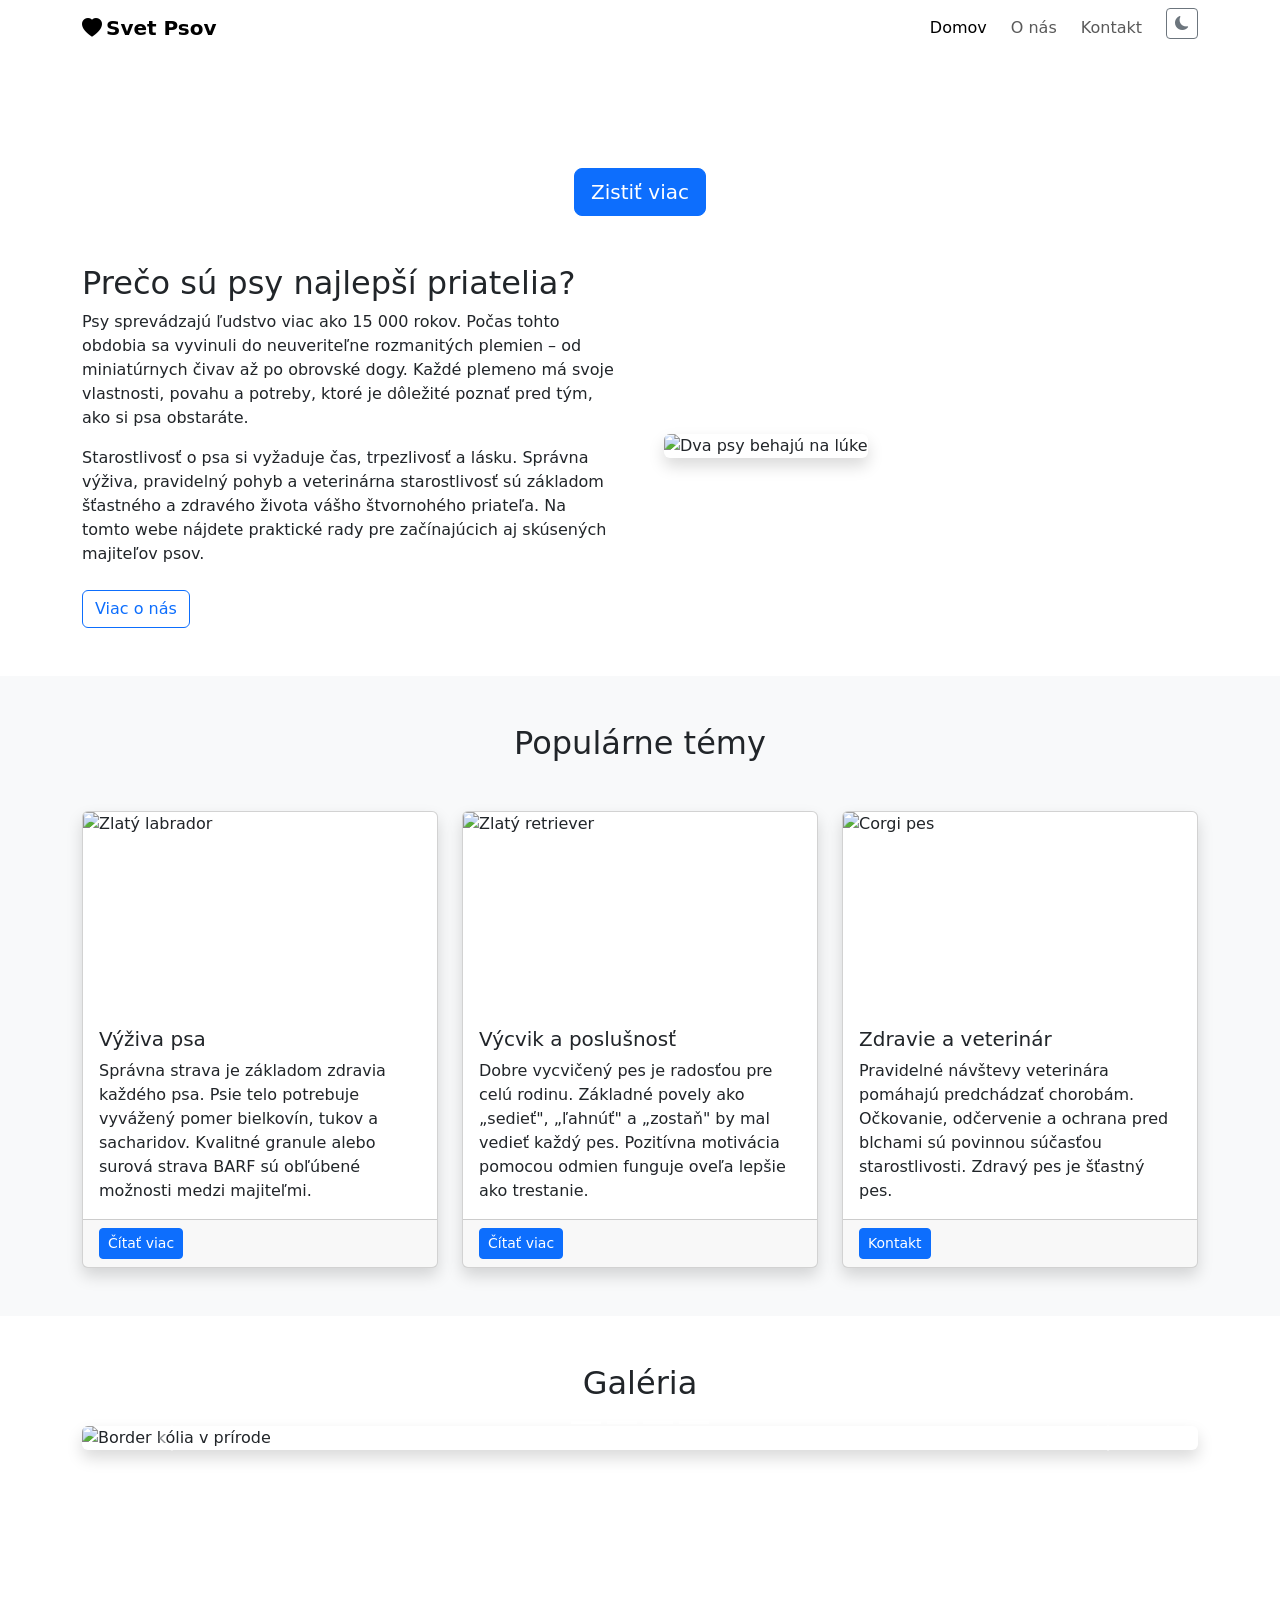
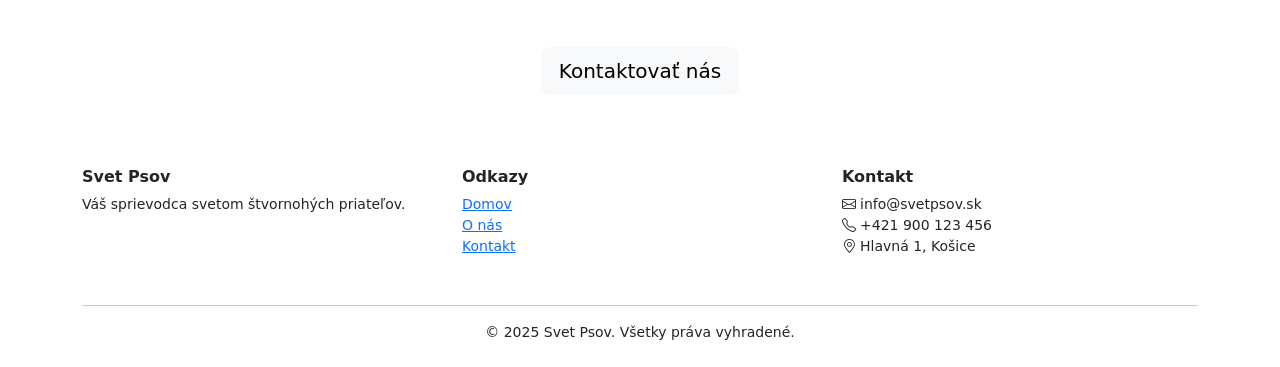
==== index.html @ d29b7dca "Create index.html" ====
<!DOCTYPE html>
<html lang="sk">
<head>
  <meta charset="UTF-8" />
  <meta name="viewport" content="width=device-width, initial-scale=1.0" />
  <meta name="description" content="Svet psov – všetko o starostlivosti, plemenách a výcviku" />
  <title>Svet Psov</title>

  <!-- Bootstrap 5 CSS -->
  <link href="https://cdn.jsdelivr.net/npm/bootstrap@5.3.3/dist/css/bootstrap.min.css" rel="stylesheet" />
  <!-- Bootstrap Icons -->
  <link href="https://cdn.jsdelivr.net/npm/bootstrap-icons@1.11.3/font/bootstrap-icons.min.css" rel="stylesheet" />
  <!-- Google Fonts: Playfair Display + Lato -->
  <link href="https://fonts.googleapis.com/css2?family=Playfair+Display:wght@700&family=Lato:wght@400;700&display=swap" rel="stylesheet" />
  <!-- Vlastný CSS -->
  <link rel="stylesheet" href="assets/css/style.css" />
</head>
<body>

  <!-- ===== NAVBAR ===== -->
  <!-- Bootstrap responzívna navigácia s hamburger menu na mobile -->
  <nav class="navbar navbar-expand-lg sticky-top" id="hlavna-nav">
    <div class="container">
      <!-- Logo / názov webu -->
      <a class="navbar-brand fw-bold" href="index.html">
        <i class="bi bi-heart-fill me-1"></i>Svet Psov
      </a>

      <!-- Hamburger tlačidlo (viditeľné len na mobile) -->
      <button class="navbar-toggler" type="button"
              data-bs-toggle="collapse" data-bs-target="#navMenu">
        <span class="navbar-toggler-icon"></span>
      </button>

      <!-- Navigačné odkazy -->
      <div class="collapse navbar-collapse" id="navMenu">
        <ul class="navbar-nav ms-auto gap-2">
          <li class="nav-item"><a class="nav-link active" href="index.html">Domov</a></li>
          <li class="nav-item"><a class="nav-link" href="o-nas.html">O nás</a></li>
          <li class="nav-item"><a class="nav-link" href="kontakt.html">Kontakt</a></li>
          <!-- Tlačidlo pre tmavý režim -->
          <li class="nav-item">
            <button class="btn btn-outline-secondary btn-sm ms-2" id="dark-mode-btn">
              <i class="bi bi-moon-fill"></i>
            </button>
          </li>
        </ul>
      </div>
    </div>
  </nav>
  <!-- ===== KONIEC NAVBAR ===== -->


  <main>

    <!-- ===== HERO SEKCIA ===== -->
    <!-- Veľká úvodná sekcia s obrázkom na pozadí -->
    <section class="hero-section d-flex align-items-center">
      <div class="hero-overlay"></div>
      <div class="container position-relative text-white text-center">
        <h1 class="hero-nadpis">Vitajte vo svete psov</h1>
        <p class="hero-podnadpis">Váš spoľahlivý sprievodca starostlivosťou, výcvikom a životom so psím priateľom</p>
        <a href="#o-teme" class="btn btn-primary btn-lg mt-3">Zistiť viac</a>
      </div>
    </section>
    <!-- ===== KONIEC HERO ===== -->


    <!-- ===== SEKCIA: O TÉME ===== -->
    <section class="py-5" id="o-teme">
      <div class="container">
        <div class="row align-items-center g-5">

          <!-- Text – ľavá strana -->
          <div class="col-md-6">
            <h2 class="sekcia-nadpis">Prečo sú psy najlepší priatelia?</h2>
            <p>
              Psy sprevádzajú ľudstvo viac ako 15 000 rokov. Počas tohto obdobia sa vyvinuli
              do neuveriteľne rozmanitých plemien – od miniatúrnych čivav až po obrovské
              dogy. Každé plemeno má svoje vlastnosti, povahu a potreby, ktoré je dôležité
              poznať pred tým, ako si psa obstaráte.
            </p>
            <p>
              Starostlivosť o psa si vyžaduje čas, trpezlivosť a lásku. Správna výživa,
              pravidelný pohyb a veterinárna starostlivosť sú základom šťastného a zdravého
              života vášho štvornohého priateľa. Na tomto webe nájdete praktické rady
              pre začínajúcich aj skúsených majiteľov psov.
            </p>
            <a href="o-nas.html" class="btn btn-outline-primary mt-2">Viac o nás</a>
          </div>

          <!-- Obrázok – pravá strana -->
          <div class="col-md-6">
            <img
              src="https://images.unsplash.com/photo-1548199973-03cce0bbc87b?w=700&q=80"
              alt="Dva psy behajú na lúke"
              class="img-fluid rounded shadow"
            />
          </div>

        </div>
      </div>
    </section>
    <!-- ===== KONIEC O TÉME ===== -->


    <!-- ===== SEKCIA: KARTY ===== -->
    <section class="py-5 bg-light" id="karty">
      <div class="container">
        <h2 class="text-center sekcia-nadpis mb-5">Populárne témy</h2>

        <!-- Bootstrap Grid: 1 stĺpec na mobile, 2 na tablete, 3 na deskope -->
        <div class="row g-4">

          <!-- Karta 1 -->
          <div class="col-12 col-md-6 col-lg-4">
            <div class="card h-100 shadow karta-hover">
              <!-- ratio-16x9 = pomer strán obrázka -->
              <div class="ratio ratio-16x9">
                <img
                  src="https://images.unsplash.com/photo-1587300003388-59208cc962cb?w=600&q=80"
                  alt="Zlatý labrador"
                  class="card-img-top object-fit-cover"
                />
              </div>
              <div class="card-body">
                <h5 class="card-title">Výživa psa</h5>
                <p class="card-text">
                  Správna strava je základom zdravia každého psa. Psie telo potrebuje
                  vyvážený pomer bielkovín, tukov a sacharidov. Kvalitné granule alebo
                  surová strava BARF sú obľúbené možnosti medzi majiteľmi.
                </p>
              </div>
              <!-- Tlačidlo otvára Bootstrap Modal -->
              <div class="card-footer">
                <button class="btn btn-primary btn-sm" data-bs-toggle="modal" data-bs-target="#modalVyziva">
                  Čítať viac
                </button>
              </div>
            </div>
          </div>

          <!-- Karta 2 -->
          <div class="col-12 col-md-6 col-lg-4">
            <div class="card h-100 shadow karta-hover">
              <div class="ratio ratio-16x9">
                <img
                  src="assets/images/photo2.png"
                  alt="Zlatý retriever"
                  class="card-img-top object-fit-cover"
                />
              </div>
              <div class="card-body">
                <h5 class="card-title">Výcvik a poslušnosť</h5>
                <p class="card-text">
                  Dobre vycvičený pes je radosťou pre celú rodinu. Základné povely ako
                  „sedieť", „ľahnúť" a „zostaň" by mal vedieť každý pes. Pozitívna
                  motivácia pomocou odmien funguje oveľa lepšie ako trestanie.
                </p>
              </div>
              <div class="card-footer">
                <a href="o-nas.html" class="btn btn-primary btn-sm">Čítať viac</a>
              </div>
            </div>
          </div>

          <!-- Karta 3 -->
          <div class="col-12 col-md-6 col-lg-4">
            <div class="card h-100 shadow karta-hover">
              <div class="ratio ratio-16x9">
                <img
                  src="https://images.unsplash.com/photo-1583337130417-3346a1be7dee?w=600&q=80"
                  alt="Corgi pes"
                  class="card-img-top object-fit-cover"
                />
              </div>
              <div class="card-body">
                <h5 class="card-title">Zdravie a veterinár</h5>
                <p class="card-text">
                  Pravidelné návštevy veterinára pomáhajú predchádzať chorobám.
                  Očkovanie, odčervenie a ochrana pred blchami sú povinnou súčasťou
                  starostlivosti. Zdravý pes je šťastný pes.
                </p>
              </div>
              <div class="card-footer">
                <a href="kontakt.html" class="btn btn-primary btn-sm">Kontakt</a>
              </div>
            </div>
          </div>

        </div>
      </div>
    </section>
    <!-- ===== KONIEC KARTY ===== -->


    <!-- ===== BOOTSTRAP MODAL – Výživa ===== -->
    <!-- Otvára sa po kliknutí na "Čítať viac" na karte Výživa -->
    <div class="modal fade" id="modalVyziva" tabindex="-1">
      <div class="modal-dialog">
        <div class="modal-content">
          <div class="modal-header">
            <h5 class="modal-title">Výživa psa</h5>
            <button type="button" class="btn-close" data-bs-dismiss="modal"></button>
          </div>
          <div class="modal-body">
            <p>Psí organizmus potrebuje denne dostatok kvalitných bielkovín (mäso, ryby),
            zdravé tuky a vitamíny. Vyhýbajte sa krmivám s vysokým obsahom obilia
            a umelých prísad.</p>
            <p>Množstvo potravy závisí od hmotnosti, veku a aktivity psa. Šteňatá jedia
            3–4 krát denne, dospelé psy 1–2 krát denne.</p>
          </div>
          <div class="modal-footer">
            <button type="button" class="btn btn-secondary" data-bs-dismiss="modal">Zavrieť</button>
          </div>
        </div>
      </div>
    </div>
    <!-- ===== KONIEC MODAL ===== -->


    <!-- ===== CAROUSEL – Galéria ===== -->
    <!-- Bootstrap Carousel s 4 obrázkami -->
    <section class="py-5" id="galeria">
      <div class="container">
        <h2 class="text-center sekcia-nadpis mb-4">Galéria</h2>

        <div id="psiaGaleria" class="carousel slide" data-bs-ride="carousel">

          <!-- Indikátory (bodky dole) -->
          <div class="carousel-indicators">
            <button type="button" data-bs-target="#psiaGaleria" data-bs-slide-to="0" class="active"></button>
            <button type="button" data-bs-target="#psiaGaleria" data-bs-slide-to="1"></button>
            <button type="button" data-bs-target="#psiaGaleria" data-bs-slide-to="2"></button>
            <button type="button" data-bs-target="#psiaGaleria" data-bs-slide-to="3"></button>
          </div>

          <!-- Obrázky -->
          <div class="carousel-inner rounded shadow">
            <div class="carousel-item active">
              <img src="assets/images/photo.png"
                   alt="Border kólia v prírode" class="d-block w-100 carousel-img" />
              <div class="carousel-caption">
                <h5>Border kólia</h5>
              </div>
            </div>
            <div class="carousel-item">
              <img src="assets/images/photo3.png"
                   alt="Pudlík" class="d-block w-100 carousel-img" />
              <div class="carousel-caption">
                <h5>Pudlík</h5>
              </div>
            </div>
            <div class="carousel-item">
              <img src="https://images.unsplash.com/photo-1583337130417-3346a1be7dee?w=1000&q=80"
                   alt="Corgi pes" class="d-block w-100 carousel-img" />
              <div class="carousel-caption">
                <h5>Welsh Corgi</h5>
              </div>
            </div>
            <div class="carousel-item">
              <img src="assets/images/photo4.png"
                   alt="Pes na prechádzkе" class="d-block w-100 carousel-img" />
              <div class="carousel-caption">
                <h5>Prechádzka s psom</h5>
              </div>
            </div>
          </div>

          <!-- Šípky -->
          <button class="carousel-control-prev" type="button" data-bs-target="#psiaGaleria" data-bs-slide="prev">
            <span class="carousel-control-prev-icon"></span>
          </button>
          <button class="carousel-control-next" type="button" data-bs-target="#psiaGaleria" data-bs-slide="next">
            <span class="carousel-control-next-icon"></span>
          </button>
        </div>

      </div>
    </section>
    <!-- ===== KONIEC CAROUSEL ===== -->


    <!-- ===== CALL TO ACTION ===== -->
    <section class="cta-sekcia py-5 text-white text-center">
      <div class="container">
        <h2 class="cta-nadpis">Máte otázku o svojom psíkovi?</h2>
        <p class="lead mb-4">Napíšte nám – radi poradíme každému majiteľovi psa</p>
        <a href="kontakt.html" class="btn btn-light btn-lg">Kontaktovať nás</a>
      </div>
    </section>
    <!-- ===== KONIEC CTA ===== -->

  </main>


  <!-- ===== FOOTER ===== -->
  <footer class="footer-sekcia py-4">
    <div class="container">
      <div class="row text-center text-md-start">
        <div class="col-md-4 mb-3">
          <h6 class="fw-bold">Svet Psov</h6>
          <p class="small">Váš sprievodca svetom štvornohých priateľov.</p>
        </div>
        <div class="col-md-4 mb-3">
          <h6 class="fw-bold">Odkazy</h6>
          <ul class="list-unstyled small">
            <li><a href="index.html" class="footer-link">Domov</a></li>
            <li><a href="o-nas.html" class="footer-link">O nás</a></li>
            <li><a href="kontakt.html" class="footer-link">Kontakt</a></li>
          </ul>
        </div>
        <div class="col-md-4 mb-3">
          <h6 class="fw-bold">Kontakt</h6>
          <p class="small">
            <i class="bi bi-envelope me-1"></i>info@svetpsov.sk<br />
            <i class="bi bi-telephone me-1"></i>+421 900 123 456<br />
            <i class="bi bi-geo-alt me-1"></i>Hlavná 1, Košice
          </p>
        </div>
      </div>
      <hr />
      <p class="text-center small mb-0">&copy; 2025 Svet Psov. Všetky práva vyhradené.</p>
    </div>
  </footer>
  <!-- ===== KONIEC FOOTER ===== -->


  <!-- Bootstrap 5 JS -->
  <script src="https://cdn.jsdelivr.net/npm/bootstrap@5.3.3/dist/js/bootstrap.bundle.min.js"></script>
  <!-- Vlastný JavaScript -->
  <script src="assets/js/script.text"></script>
</body>
</html>
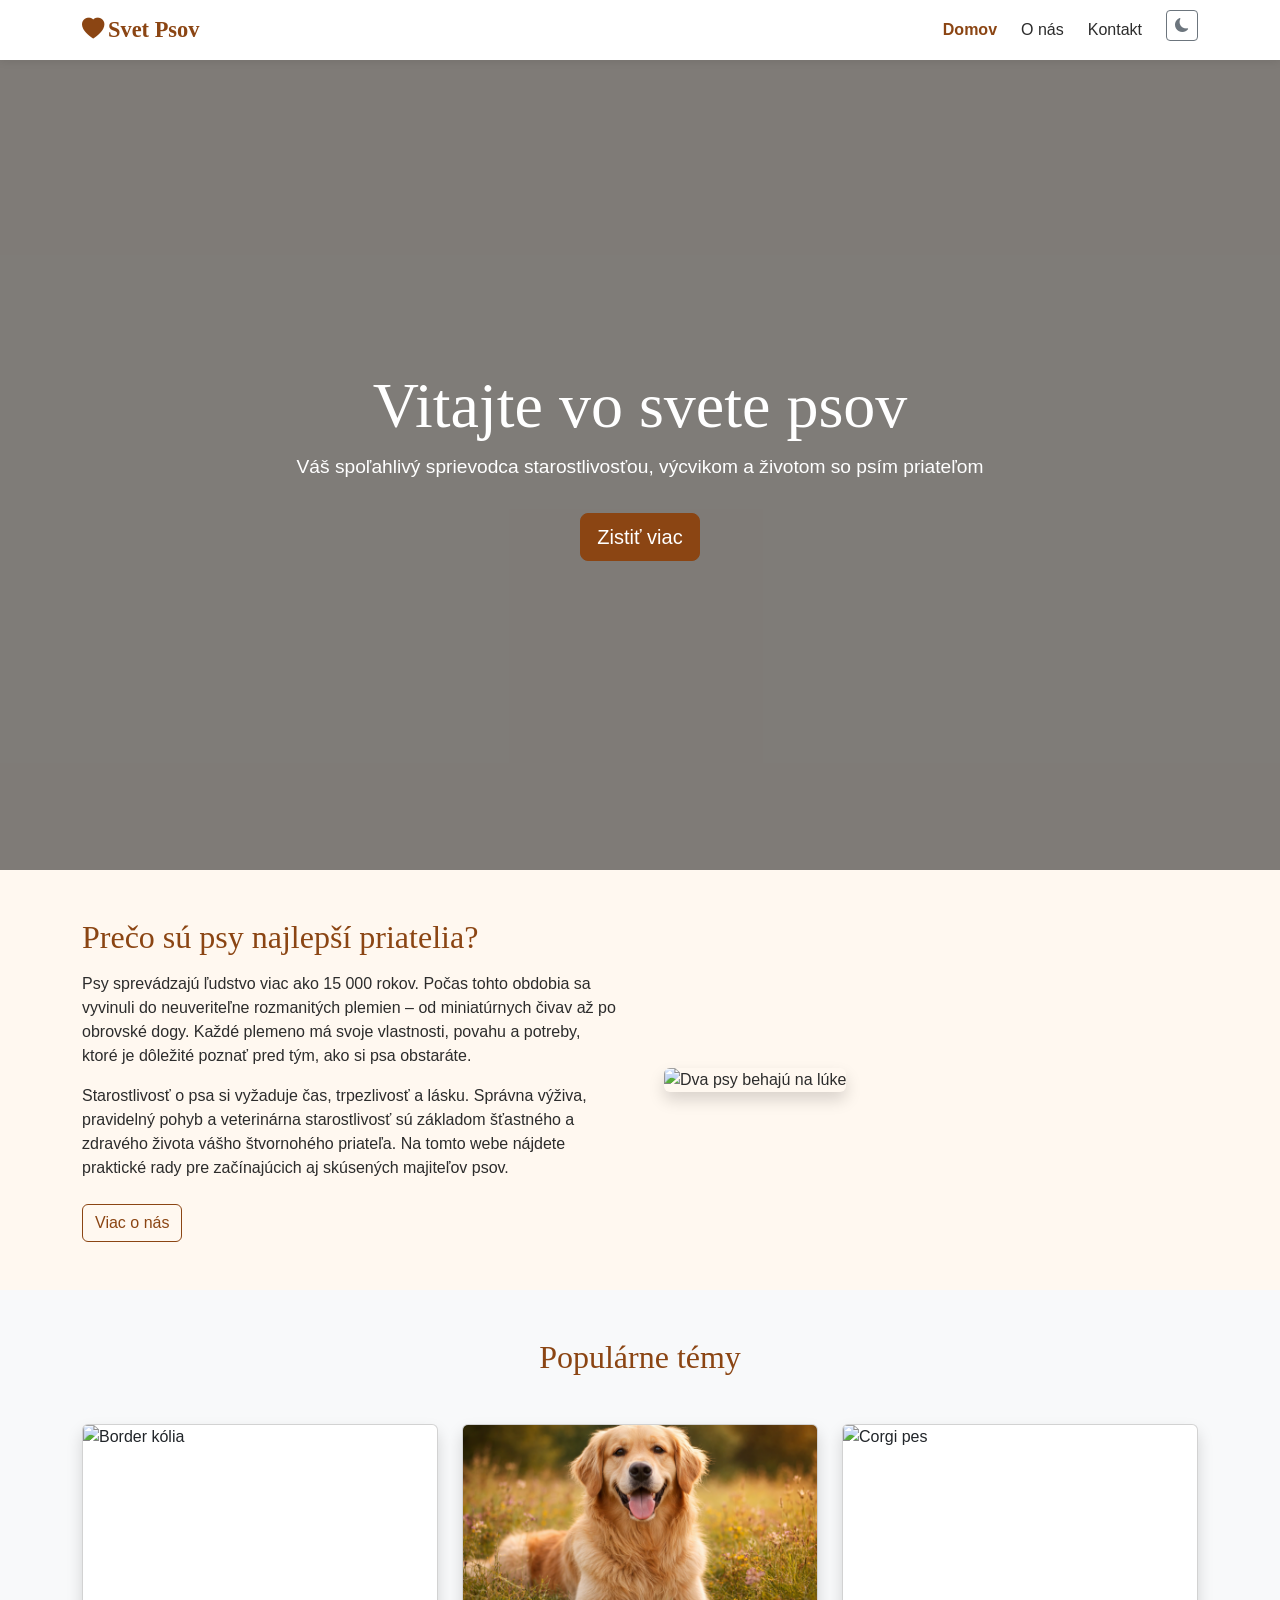
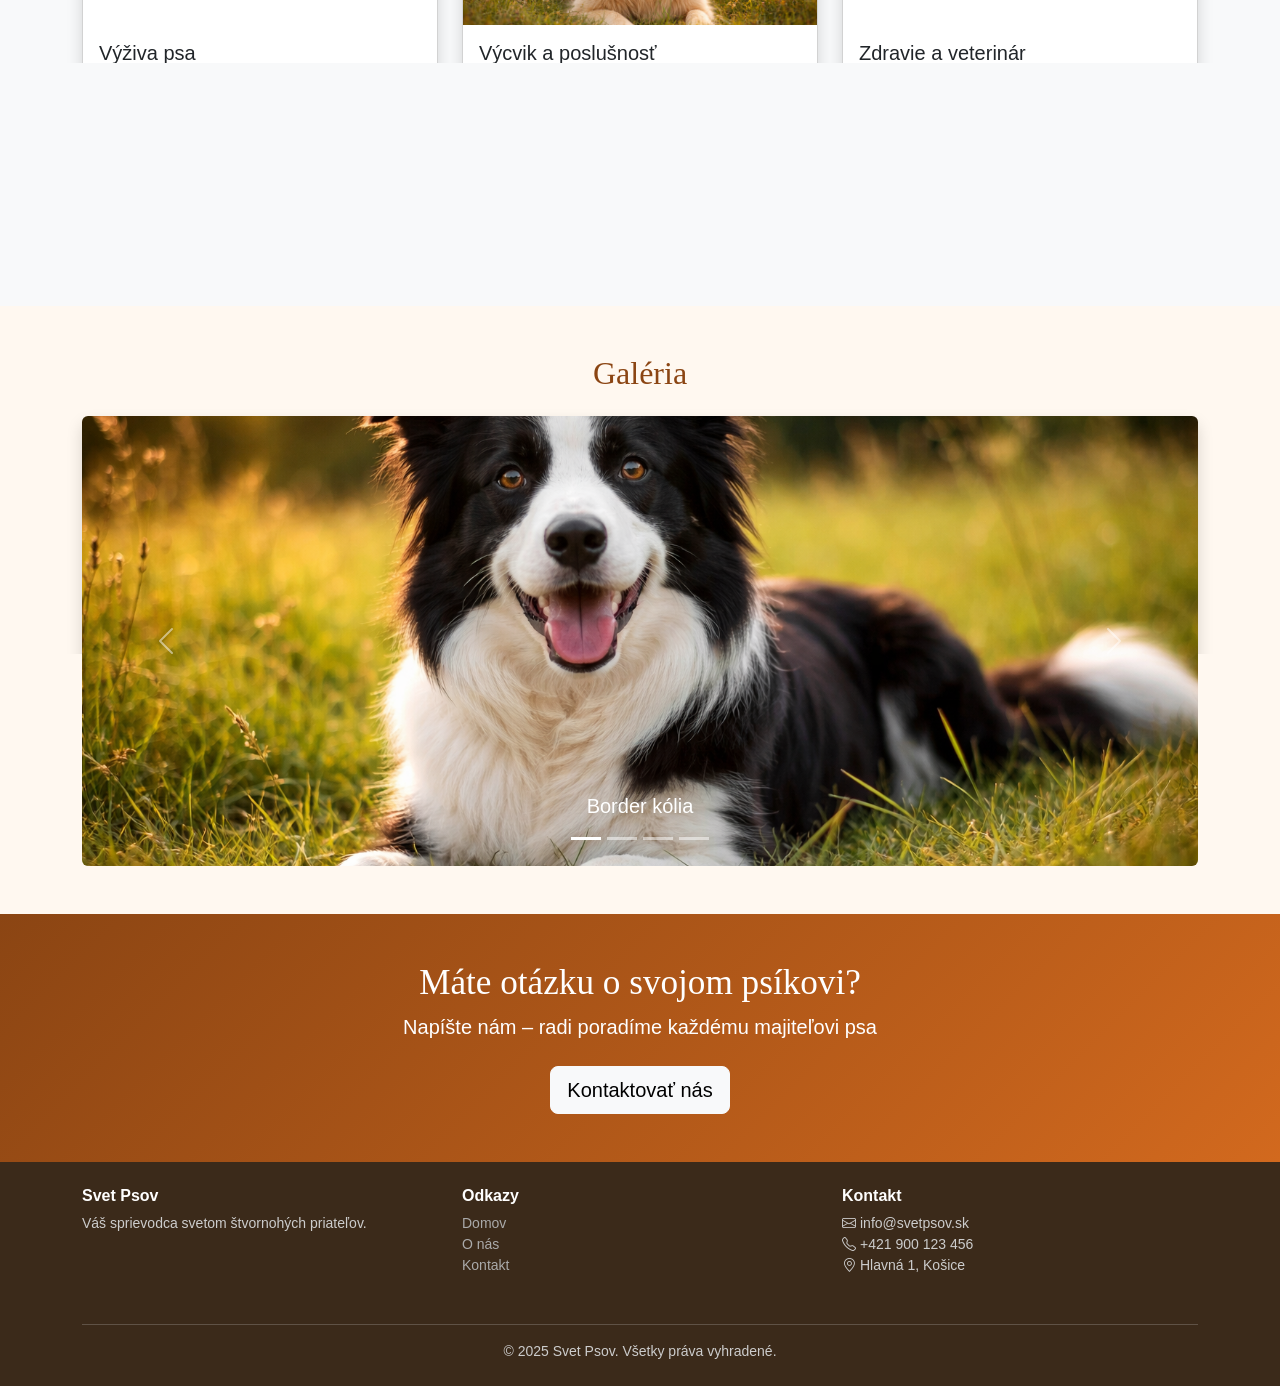
==== commit bb29cec7: "Update index.html" ====
--- a/index.html
+++ b/index.html
@@ -119,7 +119,7 @@
               <div class="ratio ratio-16x9">
                 <img
                   src="https://images.unsplash.com/photo-1587300003388-59208cc962cb?w=600&q=80"
-                  alt="Zlatý labrador"
+                  alt="Border kólia"
                   class="card-img-top object-fit-cover"
                 />
               </div>
@@ -158,8 +158,10 @@
                   motivácia pomocou odmien funguje oveľa lepšie ako trestanie.
                 </p>
               </div>
+              <!-- Tlačidlo otvára Bootstrap Modal -->
               <div class="card-footer">
-                <a href="o-nas.html" class="btn btn-primary btn-sm">Čítať viac</a>
+              <button class="btn btn-primary btn-sm" data-bs-toggle="modal" data-bs-target="#modalVycvik">Čítať viac
+              </button>
               </div>
             </div>
           </div>
@@ -182,8 +184,10 @@
                   starostlivosti. Zdravý pes je šťastný pes.
                 </p>
               </div>
+             <!-- Tlačidlo otvára Bootstrap Modal -->
               <div class="card-footer">
-                <a href="kontakt.html" class="btn btn-primary btn-sm">Kontakt</a>
+               <button class="btn btn-primary btn-sm" data-bs-toggle="modal" data-bs-target="#modalZdravie">Čítať viac
+              </button> 
               </div>
             </div>
           </div>
@@ -216,6 +220,47 @@
         </div>
       </div>
     </div>
+
+    <!-- ===== MODAL – Výcvik ===== -->
+<div class="modal fade" id="modalVycvik" tabindex="-1">
+  <div class="modal-dialog">
+    <div class="modal-content">
+      <div class="modal-header">
+        <h5 class="modal-title">Výcvik a poslušnosť</h5>
+        <button type="button" class="btn-close" data-bs-dismiss="modal"></button>
+      </div>
+      <div class="modal-body">
+        <p>Najlepšie výsledky dosiahnete krátkymi tréningami 10–15 minút denne. Psa vždy chváľte a odmeňujte za správne správanie. Trpezlivosť je základ úspechu.</p>
+      </div>
+      <div class="modal-footer">
+        <button type="button" class="btn btn-secondary" data-bs-dismiss="modal">
+          Zavrieť
+        </button>
+      </div>
+
+    </div>
+  </div>
+</div>
+
+<!-- ===== MODAL – Zdravie ===== -->
+<div class="modal fade" id="modalZdravie" tabindex="-1">
+  <div class="modal-dialog">
+    <div class="modal-content">
+      <div class="modal-header">
+        <h5 class="modal-title">Zdravie a veterinár</h5>
+        <button type="button" class="btn-close" data-bs-dismiss="modal"></button>
+      </div>
+      <div class="modal-body">
+        <p>Pes by mal absolvovať pravidelné preventívne prehliadky aspoň raz ročne. Nezabúdajte na očkovanie, odčervenie a ochranu proti kliešťom a blchám.</p>
+      </div>
+      <div class="modal-footer">
+        <button type="button" class="btn btn-secondary" data-bs-dismiss="modal">
+          Zavrieť
+        </button>
+      </div>
+    </div>
+  </div>
+</div>
     <!-- ===== KONIEC MODAL ===== -->
 
 
@@ -252,7 +297,7 @@
               </div>
             </div>
             <div class="carousel-item">
-              <img src="https://images.unsplash.com/photo-1583337130417-3346a1be7dee?w=1000&q=80"
+              <img src="assets/images/photo6.png"
                    alt="Corgi pes" class="d-block w-100 carousel-img" />
               <div class="carousel-caption">
                 <h5>Welsh Corgi</h5>
--- a/assets/css/style.css
+++ b/assets/css/style.css
@@ -0,0 +1,307 @@
+/* ===========================================
+   SVET PSOV – vlastný CSS súbor
+   =========================================== */
+
+
+/* ===== CSS PREMENNÉ (farebná schéma) =====
+   Definujeme farby na jednom mieste –
+   ak chceme zmeniť farbu, meníme len tu.
+   ========================================= */
+:root {
+  --bs-primary: #8B4513;          /* hnedá – hlavná farba */
+  --bs-primary-rgb: 139, 69, 19;
+  --farba-akcent: #D2691E;        /* tmavšia hnedá */
+  --farba-svetla: #FFF8F0;        /* teplá biela – pozadie */
+  --farba-text: #2c2c2c;          /* tmavosivá – text */
+  --farba-muted: #7a6a5a;         /* stlmená farba */
+  --farba-footer: #3b2a1a;        /* tmavohnedá pre footer */
+  --prechod: 0.3s ease;           /* štandardný čas prechodu */
+}
+
+/* Prepisujeme Bootstrap primárnu farbu */
+.btn-primary {
+  background-color: var(--bs-primary);
+  border-color: var(--bs-primary);
+}
+.btn-primary:hover {
+  background-color: var(--farba-akcent);
+  border-color: var(--farba-akcent);
+}
+.btn-outline-primary {
+  color: var(--bs-primary);
+  border-color: var(--bs-primary);
+}
+.btn-outline-primary:hover {
+  background-color: var(--bs-primary);
+  color: white;
+}
+
+
+/* ===== ZÁKLADNÉ ŠTÝLY ===== */
+body {
+  font-family: 'Lato', sans-serif;
+  background-color: var(--farba-svetla);
+  color: var(--farba-text);
+}
+
+/* Playfair Display pre nadpisy */
+h1, h2, h3, .sekcia-nadpis {
+  font-family: 'Playfair Display', serif;
+}
+
+.sekcia-nadpis {
+  color: var(--bs-primary);
+  margin-bottom: 1rem;
+}
+
+
+/* ===== NAVBAR ===== */
+#hlavna-nav {
+  background-color: white;
+  box-shadow: 0 2px 8px rgba(0,0,0,0.08);
+}
+
+#hlavna-nav .navbar-brand {
+  color: var(--bs-primary);
+  font-family: 'Playfair Display', serif;
+  font-size: 1.4rem;
+}
+
+/* Prechod (transition) na nav odkazoch */
+#hlavna-nav .nav-link {
+  color: var(--farba-text);
+  transition: color var(--prechod);
+}
+
+#hlavna-nav .nav-link:hover,
+#hlavna-nav .nav-link.active {
+  color: var(--bs-primary);
+  font-weight: 700;
+}
+
+
+/* ===== HERO SEKCIA ===== */
+.hero-section {
+  /* Obrázok na pozadí */
+  background-image: url('https://images.unsplash.com/photo-1587300003388-59208cc962cb?w=1600&q=80');
+  background-size: cover;
+  background-position: center;
+  min-height: 90vh;               /* 90% výšky obrazovky */
+  position: relative;
+}
+
+/* Tmavý prekryv cez obrázok – text bude čitateľný */
+.hero-overlay {
+  position: absolute;
+  inset: 0;                       /* skratka pre top/right/bottom/left: 0 */
+  background-color: rgba(0, 0, 0, 0.50);
+}
+
+/* Animácia pre hero nadpis – fadeInDown */
+.hero-nadpis {
+  font-family: 'Playfair Display', serif;
+  font-size: clamp(2rem, 6vw, 4rem); /* clamp = min, ideál, max veľkosť */
+  animation: fadeInDown 1s ease both;
+}
+
+/* Oneskorená animácia pre podnadpis */
+.hero-podnadpis {
+  font-size: 1.2rem;
+  animation: fadeInDown 1s ease 0.3s both; /* 0.3s oneskorenie */
+}
+
+
+/* ===== @KEYFRAMES ANIMÁCIA =====
+   Definujeme vlastnú animáciu "fadeInDown":
+   prvok príde zhora s efektom objavenia sa.
+   ========================================= */
+@keyframes fadeInDown {
+  from {
+    opacity: 0;
+    transform: translateY(-30px); /* začína 30px vyššie */
+  }
+  to {
+    opacity: 1;
+    transform: translateY(0);    /* skončí na mieste */
+  }
+}
+
+/* Druhá animácia: pulzovanie (pre CTA tlačidlo) */
+@keyframes pulz {
+  0%, 100% { transform: scale(1); }
+  50%       { transform: scale(1.04); }
+}
+
+.cta-sekcia .btn {
+  animation: pulz 2s ease-in-out infinite;
+}
+
+
+/* ===== KARTY – hover efekt ===== */
+/* transition hovorí: animuj zmeny vlastností hladko */
+.karta-hover {
+  transition: transform var(--prechod), box-shadow var(--prechod);
+}
+
+.karta-hover:hover {
+  transform: translateY(-6px);   /* karta sa zdvihne nahor */
+  box-shadow: 0 12px 30px rgba(0,0,0,0.15) !important;
+}
+
+
+/* ===== CAROUSEL ===== */
+.carousel-img {
+  height: 450px;
+  object-fit: cover;
+}
+
+/* Na mobile menšia výška */
+@media (max-width: 768px) {
+  .carousel-img { height: 250px; }
+}
+
+
+/* ===== CTA SEKCIA ===== */
+.cta-sekcia {
+  background: linear-gradient(135deg, var(--bs-primary), var(--farba-akcent));
+}
+
+.cta-nadpis {
+  font-family: 'Playfair Display', serif;
+  font-size: 2.2rem;
+}
+
+
+/* ===== PAGE HEADER (o-nas.html, kontakt.html) ===== */
+.page-header {
+  background: linear-gradient(135deg, var(--bs-primary), var(--farba-akcent));
+}
+
+
+/* ===== FOOTER ===== */
+.footer-sekcia {
+  background-color: var(--farba-footer);
+  color: #ccc;
+}
+
+.footer-sekcia h6 {
+  color: white;
+}
+
+.footer-link {
+  color: #aaa;
+  text-decoration: none;
+  transition: color var(--prechod);
+}
+
+.footer-link:hover {
+  color: var(--farba-akcent);
+}
+
+
+/* ===== KONTAKT BOX (vedľa formulára) ===== */
+.kontakt-box {
+  background-color: white;
+}
+
+.kontakt-box a {
+  color: var(--bs-primary);
+  text-decoration: none;
+}
+
+
+/* ===== CSS VALIDÁCIA FORMULÁRA =====
+   :valid = pole je správne vyplnené
+   :invalid = pole je zle vyplnené
+   Ale zobrazujeme chyby len po pridaní triedy .touched
+   (inak by boli červené hneď pri načítaní stránky)
+   ========================================= */
+
+/* Zelený okraj pre správne vyplnené pole */
+.form-control.touched:valid,
+.form-select.touched:valid {
+  border-color: #198754;          /* Bootstrap success zelená */
+  box-shadow: 0 0 0 0.2rem rgba(25, 135, 84, 0.25);
+}
+
+/* Červený okraj pre nesprávne pole */
+.form-control.touched:invalid,
+.form-select.touched:invalid {
+  border-color: #dc3545;          /* Bootstrap danger červená */
+  box-shadow: 0 0 0 0.2rem rgba(220, 53, 69, 0.25);
+}
+
+/* Focus efekt – modrý outline na aktívnom poli */
+.form-control:focus,
+.form-select:focus {
+  border-color: var(--bs-primary);
+  box-shadow: 0 0 0 0.2rem rgba(139, 69, 19, 0.25);
+  outline: none;
+}
+
+/* Chybová správa (.invalid-hint) – skrytá predvolene */
+.invalid-hint {
+  display: none;
+  color: #dc3545;
+  font-size: 0.85rem;
+  margin-top: 4px;
+}
+
+/* Zobrazí sa, keď je pole .touched a :invalid */
+.form-control.touched:invalid ~ .invalid-hint,
+.form-select.touched:invalid ~ .invalid-hint,
+.form-check-input.touched:invalid ~ .invalid-hint {
+  display: block;
+}
+
+
+/* ===== TMAVÝ REŽIM =====
+   Keď body má triedu "dark", zmenia sa farby.
+   Trieda sa pridáva/odoberá cez JavaScript.
+   ========================================= */
+body.dark {
+  background-color: #1a1a1a;
+  color: #e0e0e0;
+}
+
+body.dark #hlavna-nav {
+  background-color: #2a2a2a;
+}
+
+body.dark #hlavna-nav .nav-link,
+body.dark #hlavna-nav .navbar-brand {
+  color: #e0e0e0;
+}
+
+body.dark .card,
+body.dark .kontakt-box,
+body.dark .accordion-item,
+body.dark .accordion-button {
+  background-color: #2a2a2a;
+  color: #e0e0e0;
+}
+
+body.dark .accordion-button:not(.collapsed) {
+  background-color: #3a2a1a;
+  color: #e0e0e0;
+}
+
+body.dark .bg-light {
+  background-color: #222 !important;
+}
+
+body.dark .form-control,
+body.dark .form-select {
+  background-color: #333;
+  color: #e0e0e0;
+  border-color: #555;
+}
+
+body.dark .footer-sekcia {
+  background-color: #111;
+}
+
+/* Hladký prechod celého body pri zmene témy */
+body {
+  transition: background-color 0.4s ease, color 0.4s ease;
+}
